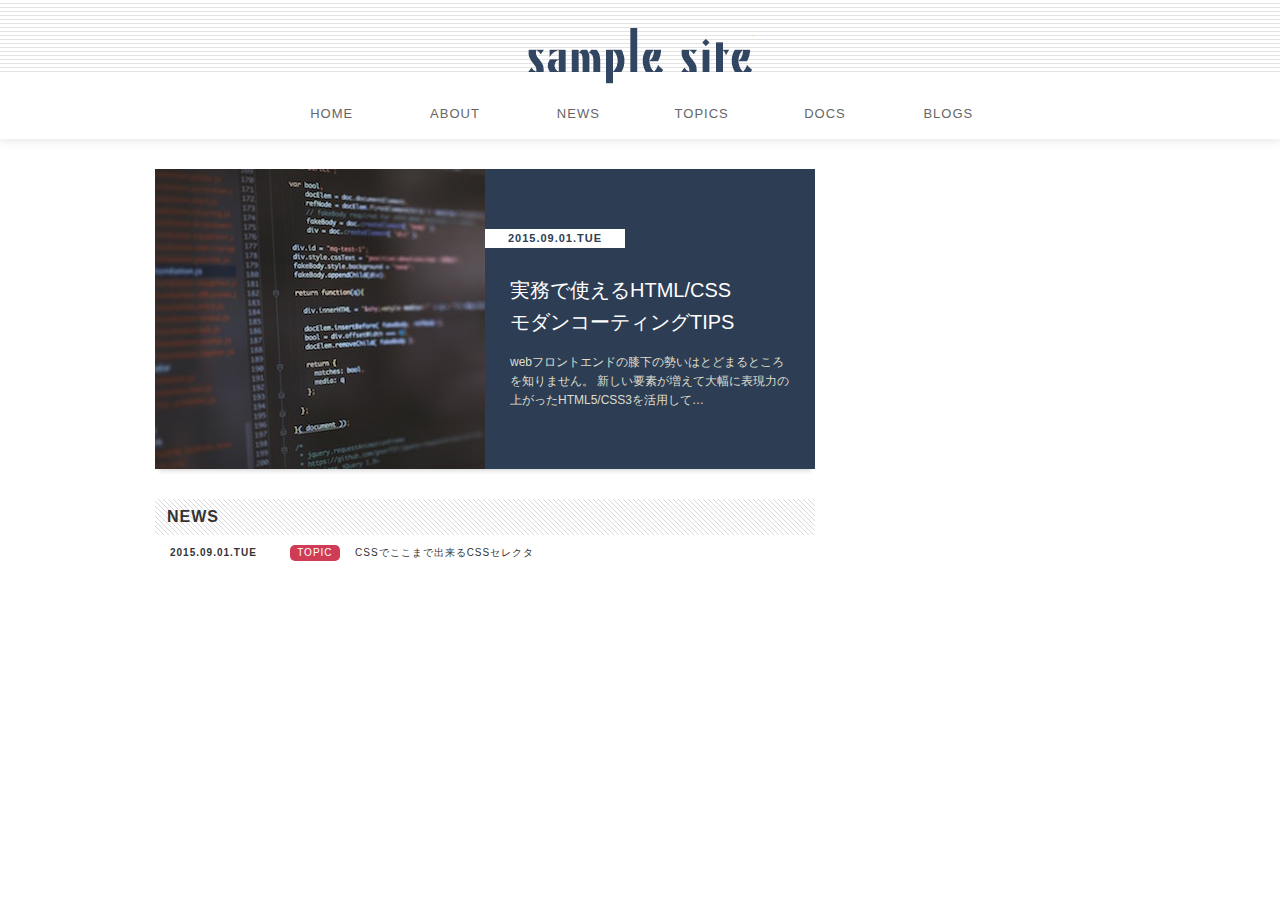
==== standard/index.html @ 73c8b89f "articleの途中" ====
<!DOCTYPE html>
<html lang="ja">
  <head>
    <meta charset="UTF-8">
    <title>スタンダードレイアウト</title>
    <link rel="stylesheet" href="css/reset.css">
    <link rel="stylesheet" href="css/style.css">
  </head>
  <body>
    <header class="header">
      <h1 class="logo">
        <a href="/">SAMPLE SITE</a>
      </h1>
      <nav class="global-nav">
        <ul>
          <li class="nav-item"><a href="#">HOME</a></li>
          <li class="nav-item"><a href="#">ABOUT</a></li>
          <li class="nav-item"><a href="#">NEWS</a></li>
          <li class="nav-item"><a href="#">TOPICS</a></li>
          <li class="nav-item"><a href="#">DOCS</a></li>
          <li class="nav-item"><a href="#">BLOGS</a></li>
        </ul>
      </nav>
    </header>
    <div class="wrapper clearfix">
      <main class="main">
        <h2 class="hidden">HOT TOPIC</h2>
          <a href="#" class="hot-topic clearfix">
            <img class="image" src="./images/hot-topic.jpg" alt="コーディング画面">
            <div class="content">
              <h3 class="title">実務で使えるHTML/CSS<br>モダンコーティングTIPS</h3>
              <p class="desc">webフロントエンドの膝下の勢いはとどまるところを知りません。
              新しい要素が増えて大幅に表現力の上がったHTML5/CSS3を活用して…</p>
              <time class="date" datetime="2015-09-01">2015.09.01.TUE</time>
            </div>
          </a>
          <h2 class="heading">NEWS</h2>
            <ul class="scroll-list">
              <li class="scroll-item">
                <a href="#">
                  <time class="date" datetime="2015-09-01">2015.09.01.TUE</time>
                  <span class="category">TOPIC</span>
                  <span class="title">CSSでここまで出来るCSSセレクタ</span>
                </a>
              </li>
            </ul>
          <h2 class="hidden">ARTICLES</h2>

      </main>
      <div class="sidemenu">
      </div>
    </div>
      <footer class="footer">
      </footer>
  </body>
</html>
---- standard/css/style.css ----
@charset "utf-8";

/* --------------------------------
 * base
 * -------------------------------- */
  html {
    font-size: 62.5%;
  }

  body {
    color: #333;
    font-size: 1.2rem;
    font-family: "Hiragino Kaku Gothic ProN", Meiryo, sans-serif;
  }

  .heading {
    padding: 10px 12px;
    background: url('../images/bg-slash.gif');
    letter-spacing: 1px;
    font-size: 1.6rem;
  }

  *, *::before, *::after {
    box-sizing: border-box;
  }

  a:link, a:visited, a:hover, a:active {
    color: #d03c56;
    text-decoration: none;
  }

/* --------------------------------
 * parts
 * -------------------------------- */

  .clearfix::after{
    content: '';
    display: block;
    clear: both;
  }

  .hidden {
    display: none;
  }

/* ----------------------------------
*header
----------------------------------*/
  .header{
    width:100%;
    padding: 28px 0  10px;
    background: url('../images/bg-header.gif') repeat-x;
    box-shadow: 0 0 10px 1px #e3e3e3;
  }

  .logo {
    width: 225px;
    height: 56px;
    margin: 0 auto;
    background: url('../images/logo.png') no-repeat;
    overflow: hidden;
    text-indent: 100%;
    white-space: nowrap;
  }
  .logo a {
    display: block;
    width: 100%;
    height: 100%;
  }

  .global-nav {
    margin-top: 15px;
    text-align: center;
  }
  .global-nav .nav-item {
    display: inline-block;
    margin: 0 10px;
  }
  .global-nav .nav-item a {
    display: inline-block;
    width: 100px;
    height: 30px;
    line-height: 30px;
    text-align: center;
    border-radius: 8px;
    color: #666;
    font-size: 1.3rem;
    letter-spacing: 1px;
    transition: 0.5s;
  }

  .global-nav .nav-item .active a,
  .global-nav .nav-item a:hover{
    background-color: #d03c56;
    color: #fff;
  }

/* ----------------------------------
wrapper
 ----------------------------------*/

  .wrapper{
    width: 970px;
    margin: 30px auto 40px;
  }

/* ----------------------------------
main
 ----------------------------------*/

  .main{
    width: 660px;
    float: left;
    display: block;
  }

  .sidemenu{
    width: 275px;
    float: right;
  }

.hot-topic {
    display: block;
    height: 300px;
    margin-bottom: 30px;
    box-shadow: 0 6px 4px -4px rgba(0, 0, 0, 0.15);
    transition: opacity 0.15s;
  }
.hot-topic:hover {
    transition: opacity 0.85s;
  }

.hot-topic .image{
    float: left;
    width: 50%;
    height: 100%
  }

.hot-topic .content {
    position: relative;
    float: left;
    width: 50%;
    height: 100%;
    padding: 105px 25px 0;
    background-color: #2d3d54;
    line-height: 1.6;
  }

.hot-topic .title {
    margin-bottom: 15px;
    color: #fff;
    font-weight: normal;
    font-size: 2.0rem;
  }

.hot-topic .desc {
    color: #ddc;
    font-size: 1.2rem;
  }

 .hot-topic .date  {
    position: absolute;
    top: 60px;
    left: 0;
    width: 140px;
    padding: 4px;
    background-color: #fff;
    color: #2d3d54;
    text-align: center;
    letter-spacing: 1px;
    font-weight: bold;
    font-size: 1.1rem;
    line-height: 1;
  }

  .scroll-list {
    max-height: 220px;
    overflow-y: auto;
    margin-bottom: 30px;
    list-style-type: none;
  }

  .scroll-list .scroll-item a {
    display: block;
    padding: 10px 15px;
    font-size: 0;
    color: #333;
    transition: background-color 0.1s;
  }

 .scroll-list .scroll-item:nth-of-type(even) a {
    background: url("../images/bg-slash.gif")
  }

  .scroll-list .scroll-item a:hover {
    background-color: #fafaf8;
  }

  .scroll-list .date {
    display: inline-block;
    width: 19%;
    letter-spacing: 1px;
    font-weight: bold;
    font-size: 1.0rem;
  }

  .scroll-list .title {
    display: inline-block;
    width: 73%;
    padding-left: 15px;
    letter-spacing: 1px;
    font-size: 1.0rem;
    line-height: 16px
  }

  .scroll-list .category {
    display: inline-block;
    width: 8%;
    border-radius: 5px;
    background-color: #d03c56;
    color: #fff;
    text-align: center;
    letter-spacing: 1px;
    font-size: 1.0rem;
    line-height: 16px
  }

  .article-box {
    position: relative;
    display: block;
    width: 315%;
    height: 360px;
    margin-bottom: 30px;
    padding: 210px 15px 0;
    box-shadow: 6px 6px 8px -4px rgba(0, 0, 0, 0.15);
    transition: opacity 0.15s;
  }
  .article-box:hover {
    opacity: 0.8;
  }

  .article-box :nth-of-type(odd) {
    float: left;
  }

  .article-box :nth-of-type(even) {
    float: right;
  }


/* ----------------------------------
footer
 ----------------------------------*/
  .footer{
    width: 100%;
  }
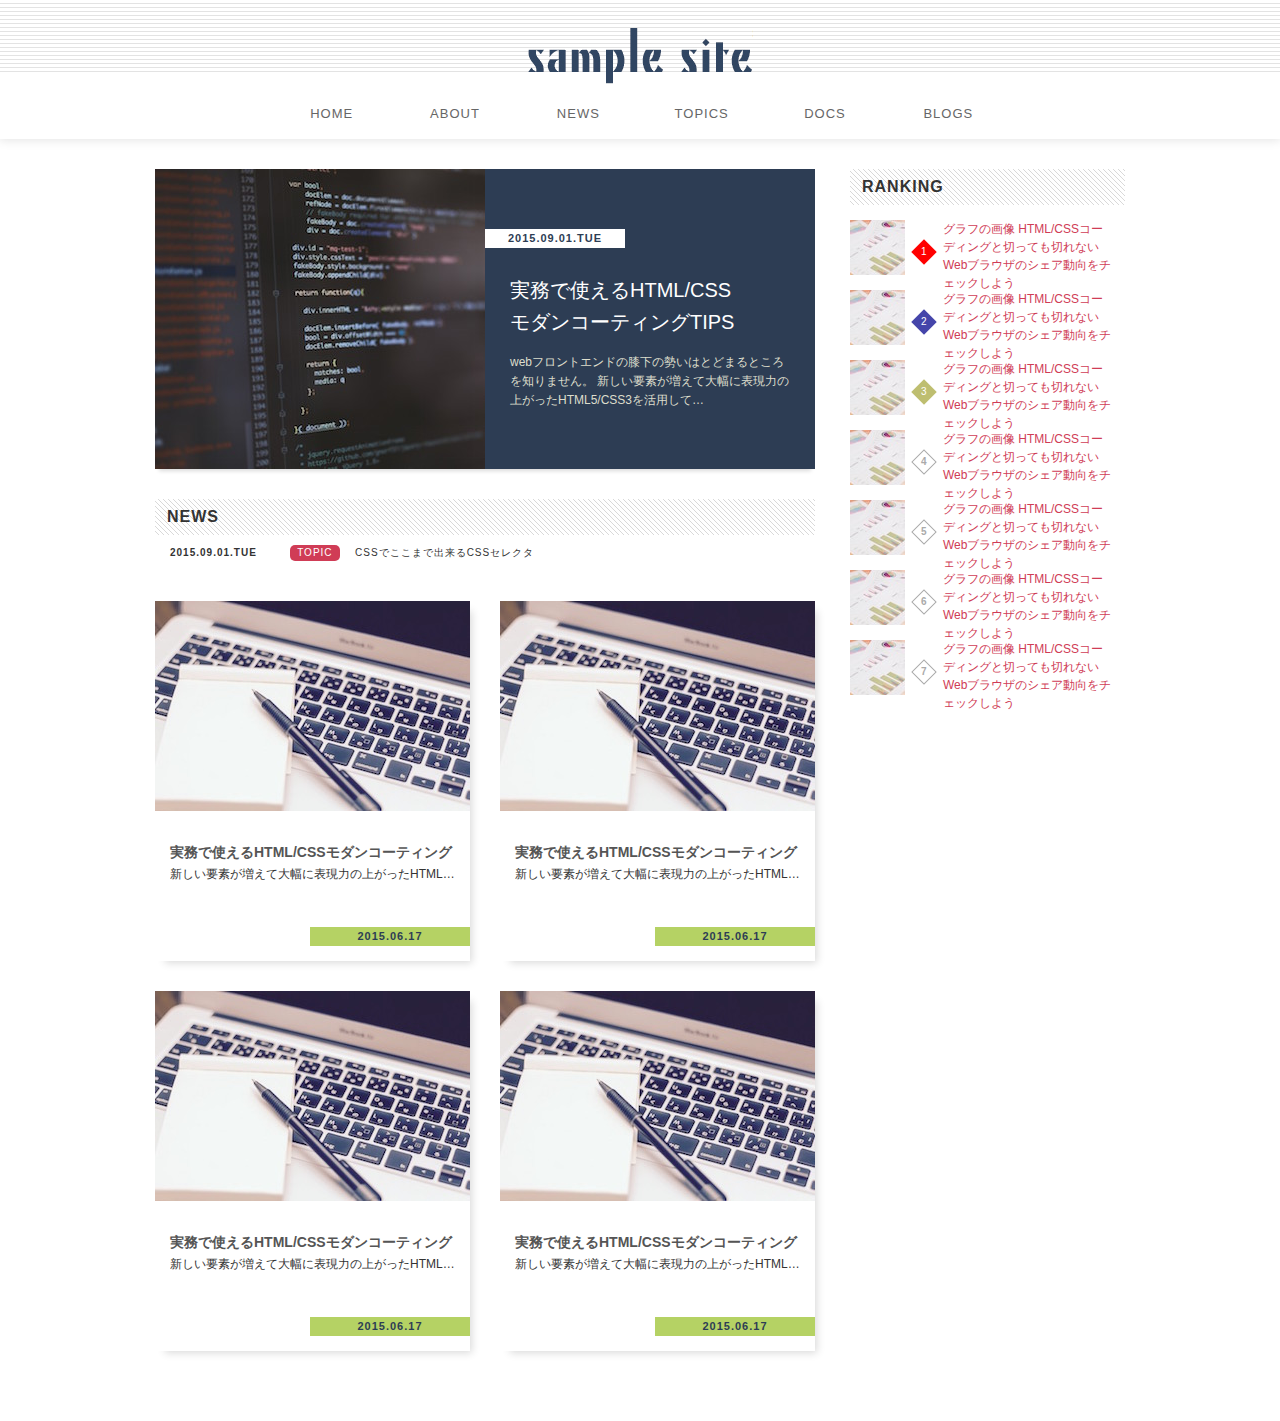
==== commit d78464d7: "ランキング完成" ====
--- a/standard/index.html
+++ b/standard/index.html
@@ -45,9 +45,90 @@
               </li>
             </ul>
           <h2 class="hidden">ARTICLES</h2>
-
+            <div class="clearfix">
+              <a href="#" class="article-box">
+                <h3 class= "title">実務で使えるHTML/CSSモダンコーティング</h3>
+                <p class="desc">新しい要素が増えて大幅に表現力の上がったHTML5/CSS3を活用し,
+                  モダンなコーディングにチェレンジしましょう</p>
+                  <time class="date" datetime="2017-12-05">2015.06.17</time>
+                  <img class="image" src="./images/article.jpg" alt="コーディング画面">
+              </a>
+              <a href="#" class="article-box">
+              <h3 class= "title">実務で使えるHTML/CSSモダンコーティング</h3>
+              <p class="desc">新しい要素が増えて大幅に表現力の上がったHTML5/CSS3を活用し,
+                モダンなコーディングにチェレンジしましょう</p>
+                <time class="date" datetime="2017-12-05">2015.06.17</time>
+                <img class="image" src="./images/article.jpg" alt="コーディング画面">
+              </a>
+              <a href="#" class="article-box">
+                <h3 class= "title">実務で使えるHTML/CSSモダンコーティング</h3>
+                <p class="desc">新しい要素が増えて大幅に表現力の上がったHTML5/CSS3を活用し,
+                モダンなコーディングにチェレンジしましょう</p>
+                <time class="date" datetime="2017-12-05">2015.06.17</time>
+                <img class="image" src="./images/article.jpg" alt="コーディング画面">
+              </a>
+              <a href="#" class="article-box">
+                <h3 class= "title">実務で使えるHTML/CSSモダンコーティング</h3>
+                <p class="desc">新しい要素が増えて大幅に表現力の上がったHTML5/CSS3を活用し,
+                モダンなコーディングにチェレンジしましょう</p>
+                <time class="date" datetime="2017-12-05">2015.06.17</time>
+                <img class="image" src="./images/article.jpg" alt="コーディング画面">
+               </a>
+            </div>
       </main>
       <div class="sidemenu">
+         <h2 class="heading">RANKING</h2>
+            <ol class="ranking">
+              <li class="ranking-item">
+                <a href="#">
+                  <img class="image" src="./images/ranking.jpg">
+                  <span class="order"></span>
+                  <p class="text">グラフの画像 HTML/CSSコーディングと切っても切れないWebブラウザのシェア動向をチェックしよう</p>
+                </a>
+              </li>
+              <li class="ranking-item">
+                <a href="#">
+                  <img class="image" src="./images/ranking.jpg">
+                  <span class="order"></span>
+                  <p class="text">グラフの画像 HTML/CSSコーディングと切っても切れないWebブラウザのシェア動向をチェックしよう</p>
+                </a>
+              </li>
+              <li class="ranking-item">
+                <a href="#">
+                  <img class="image" src="./images/ranking.jpg">
+                  <span class="order"></span>
+                  <p class="text">グラフの画像 HTML/CSSコーディングと切っても切れないWebブラウザのシェア動向をチェックしよう</p>
+                </a>
+              </li>
+              <li class="ranking-item">
+                <a href="#">
+                  <img class="image" src="./images/ranking.jpg">
+                  <span class="order"></span>
+                  <p class="text">グラフの画像 HTML/CSSコーディングと切っても切れないWebブラウザのシェア動向をチェックしよう</p>
+                </a>
+              </li>
+              <li class="ranking-item">
+                <a href="#">
+                  <img class="image" src="./images/ranking.jpg">
+                  <span class="order"></span>
+                  <p class="text">グラフの画像 HTML/CSSコーディングと切っても切れないWebブラウザのシェア動向をチェックしよう</p>
+                </a>
+              </li>
+              <li class="ranking-item">
+                <a href="#">
+                  <img class="image" src="./images/ranking.jpg">
+                  <span class="order"></span>
+                  <p class="text">グラフの画像 HTML/CSSコーディングと切っても切れないWebブラウザのシェア動向をチェックしよう</p>
+                </a>
+              </li>
+              <li class="ranking-item">
+                <a href="#">
+                  <img class="image" src="./images/ranking.jpg">
+                  <span class="order"></span>
+                  <p class="text">グラフの画像 HTML/CSSコーディングと切っても切れないWebブラウザのシェア動向をチェックしよう</p>
+                </a>
+              </li>
+            </ol>
       </div>
     </div>
       <footer class="footer">
--- a/standard/css/style.css
+++ b/standard/css/style.css
@@ -228,7 +228,7 @@
   .article-box {
     position: relative;
     display: block;
-    width: 315%;
+    width: 315px;
     height: 360px;
     margin-bottom: 30px;
     padding: 210px 15px 0;
@@ -239,14 +239,139 @@
     opacity: 0.8;
   }
 
-  .article-box :nth-of-type(odd) {
+  .article-box:nth-of-type(odd) {
     float: left;
   }
 
-  .article-box :nth-of-type(even) {
+  .article-box:nth-of-type(even) {
     float: right;
   }
 
+  .article-box .title {
+    margin-top: 30px;
+    color: #555;
+    font-size: 1.4rem;
+    line-height: 1.6;
+  }
+
+  .article-box .desc{
+    margin-top: 5px;
+    color: #333;
+    overflow: hidden;
+    text-overflow: ellipsis;
+    white-space: nowrap;
+  }
+
+  .article-box .date {
+    position: absolute;
+    right: 0;
+    bottom: 15px;
+    display: block;
+    width: 160px;
+    padding: 4px;
+    background-color: #b5d264;
+    color: #2d3d54;
+    text-align: center;
+    letter-spacing: 1px;
+    font-weight: bold;
+    font-size: 1.1rem;
+  }
+
+  .article-box .image {
+    position: absolute;
+    top: 0;
+    left: 0;
+    width: 100%;
+  }
+
+/* ----------------------------------
+            sidemenu
+----------------------------------*/
+
+  .ranking {
+    margin-bottom: 30px;
+    list-style: none;
+    counter-reset: ranking;
+  }
+
+
+  .ranking .ranking-item {
+    margin-top: 15px;
+  }
+
+  .rankind .ranking-item {
+    margin-top: 15px;
+  }
+
+  .ranking .ranking-item a {
+    display: block;
+    font-size: 0;
+    transition: opacity 0.15s;
+  }
+
+  .ranking .ranking-item a:hover {
+    opacity: 0.8;
+  }
+
+  .ranking .image {
+    width: 55px;
+    height: 55px;
+  }
+
+  .ranking .ranking-item .text {
+    display: inline-block;
+    width: 170px;
+    height: 50px;
+    vertical-align: top;
+    font-size: 1.2rem;
+    line-height: 1.5;
+  }
+
+  .ranking .order {
+    display: inline-block;
+    width: 18px;
+    height: 18px;
+    margin: 0 10px;
+    border: 1px solid;
+    color: #aaa;
+    vertical-align: 20px;
+    text-align: center;
+    font-weight: bold;
+    line-height: 16px;
+    -webkit-animation: rotate(45deg);
+    -ms-animation: rotate(45deg);
+    transform: rotate(45deg);
+  }
+
+  .ranking .order::before {
+    content: counter(ranking);
+    counter-increment: ranking;
+    display: inline-block;
+    font-size: 1.0rem;
+    -webkit-animation: rotate(-45deg);
+    -ms-animation: rotate(-45deg);
+    transform: rotate(-45deg);
+  }
+  .ranking .ranking-item:nth-of-type(1) .order,
+  .ranking .ranking-item:nth-of-type(2) .order,
+  .ranking .ranking-item:nth-of-type(3) .order {
+    border: none;
+    color: #fff;
+    font-weight: normal;
+    line-height: 18px;
+  }
+
+  .ranking .ranking-item:nth-of-type(1) .order {
+    background-color: red;
+  }
+
+  .ranking .ranking-item:nth-of-type(2) .order {
+    background-color: rgb(69, 69, 170);
+  }
+
+  .ranking .ranking-item:nth-of-type(3) .order {
+    background-color: rgb(190, 190, 112);
+  }
 
 /* ----------------------------------
 footer
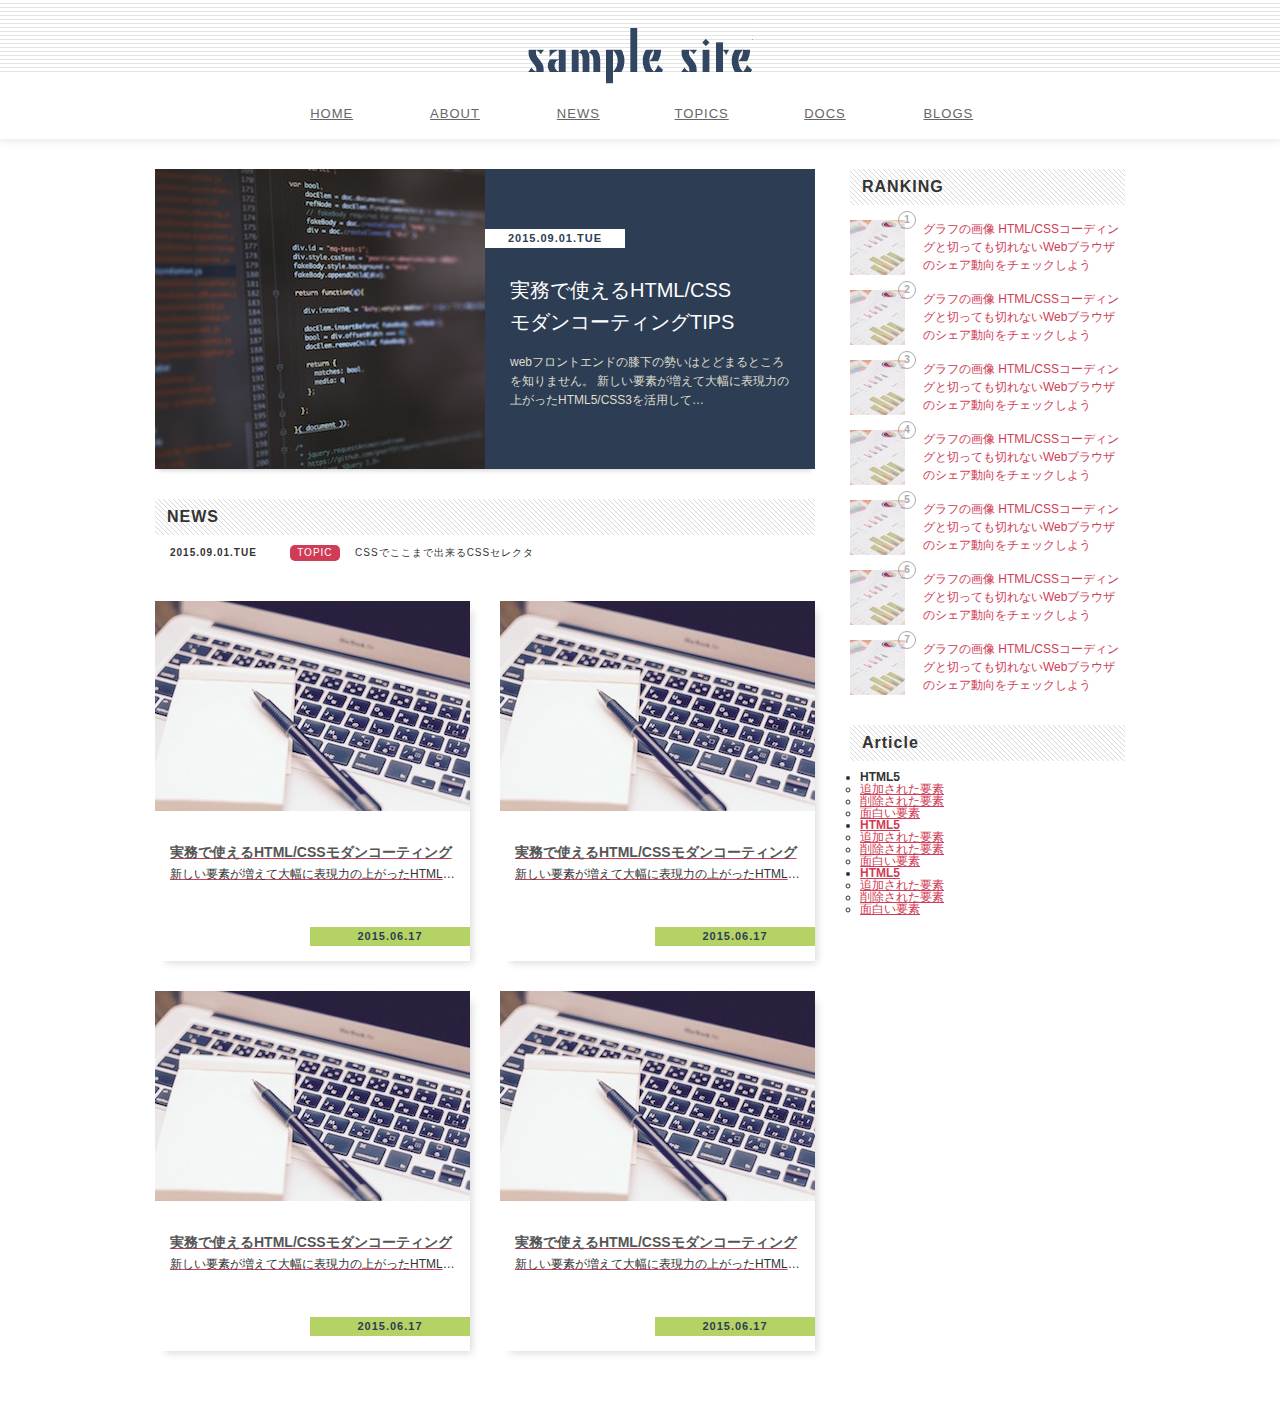
==== commit 3d1f3a2e: "だいたい完成" ====
--- a/standard/index.html
+++ b/standard/index.html
@@ -129,6 +129,33 @@
                 </a>
               </li>
             </ol>
+          <h2 class="heading">Article</h2>
+            <ul class="documents">
+              <li>
+                <h3 class="title">HTML5</h3>
+                  <ul>
+                    <li><a href="#">追加された要素</li>
+                    <li><a href="#">削除された要素</li>
+                    <li><a href="#">面白い要素</li>
+                  </ul>
+              </li>
+            <li>
+              <h3 class="title">HTML5</h3>
+                  <ul>
+                    <li><a href="#">追加された要素</li>
+                    <li><a href="#">削除された要素</li>
+                    <li><a href="#">面白い要素</li>
+                  </ul>
+              </li>
+              <li>
+              <h3 class="title">HTML5</h3>
+                <ul>
+                  <li><a href="#">追加された要素</li>
+                  <li><a href="#">削除された要素</li>
+                  <li><a href="#">面白い要素</li>
+                </ul>
+              </li>
+            </ul>
       </div>
     </div>
       <footer class="footer">
--- a/standard/css/style.css
+++ b/standard/css/style.css
@@ -25,7 +25,7 @@
   }
 
   a:link, a:visited, a:hover, a:active {
-    color: #d03c56;
+    color: #d03c56;T
     text-decoration: none;
   }
 
@@ -320,12 +320,37 @@
 
   .ranking .ranking-item .text {
     display: inline-block;
-    width: 170px;
+    width: 200px;
     height: 50px;
     vertical-align: top;
     font-size: 1.2rem;
     line-height: 1.5;
   }
+
+  .ranking .order {
+    position: relative;
+    right: 7px;
+    bottom: 32px;
+    border-radius: 100px;
+    display: inline-block;
+    width: 18px;
+    height: 18px;
+    border: 1px solid;
+    color: #aaa;
+    vertical-align: 20px;
+    text-align: center;
+    font-weight: bold;
+    line-height: 16px;
+  }
+
+.ranking .order::before {
+  content: counter(ranking);
+  counter-increment: ranking;
+  display: inline-block;
+  font-size: 1.0rem;
+}
+
+  /*-------------------------------
 
   .ranking .order {
     display: inline-block;
@@ -352,6 +377,9 @@
     -ms-animation: rotate(-45deg);
     transform: rotate(-45deg);
   }
+
+
+
   .ranking .ranking-item:nth-of-type(1) .order,
   .ranking .ranking-item:nth-of-type(2) .order,
   .ranking .ranking-item:nth-of-type(3) .order {
@@ -373,6 +401,17 @@
     background-color: rgb(190, 190, 112);
   }
 
+  ----------------------------------*/
+
+  .documents {
+    padding: 10px 10px 30px;
+  }
+
+  .documents
+  .documents ul {
+    list-style: none;
+  }
+
 /* ----------------------------------
 footer
  ----------------------------------*/
